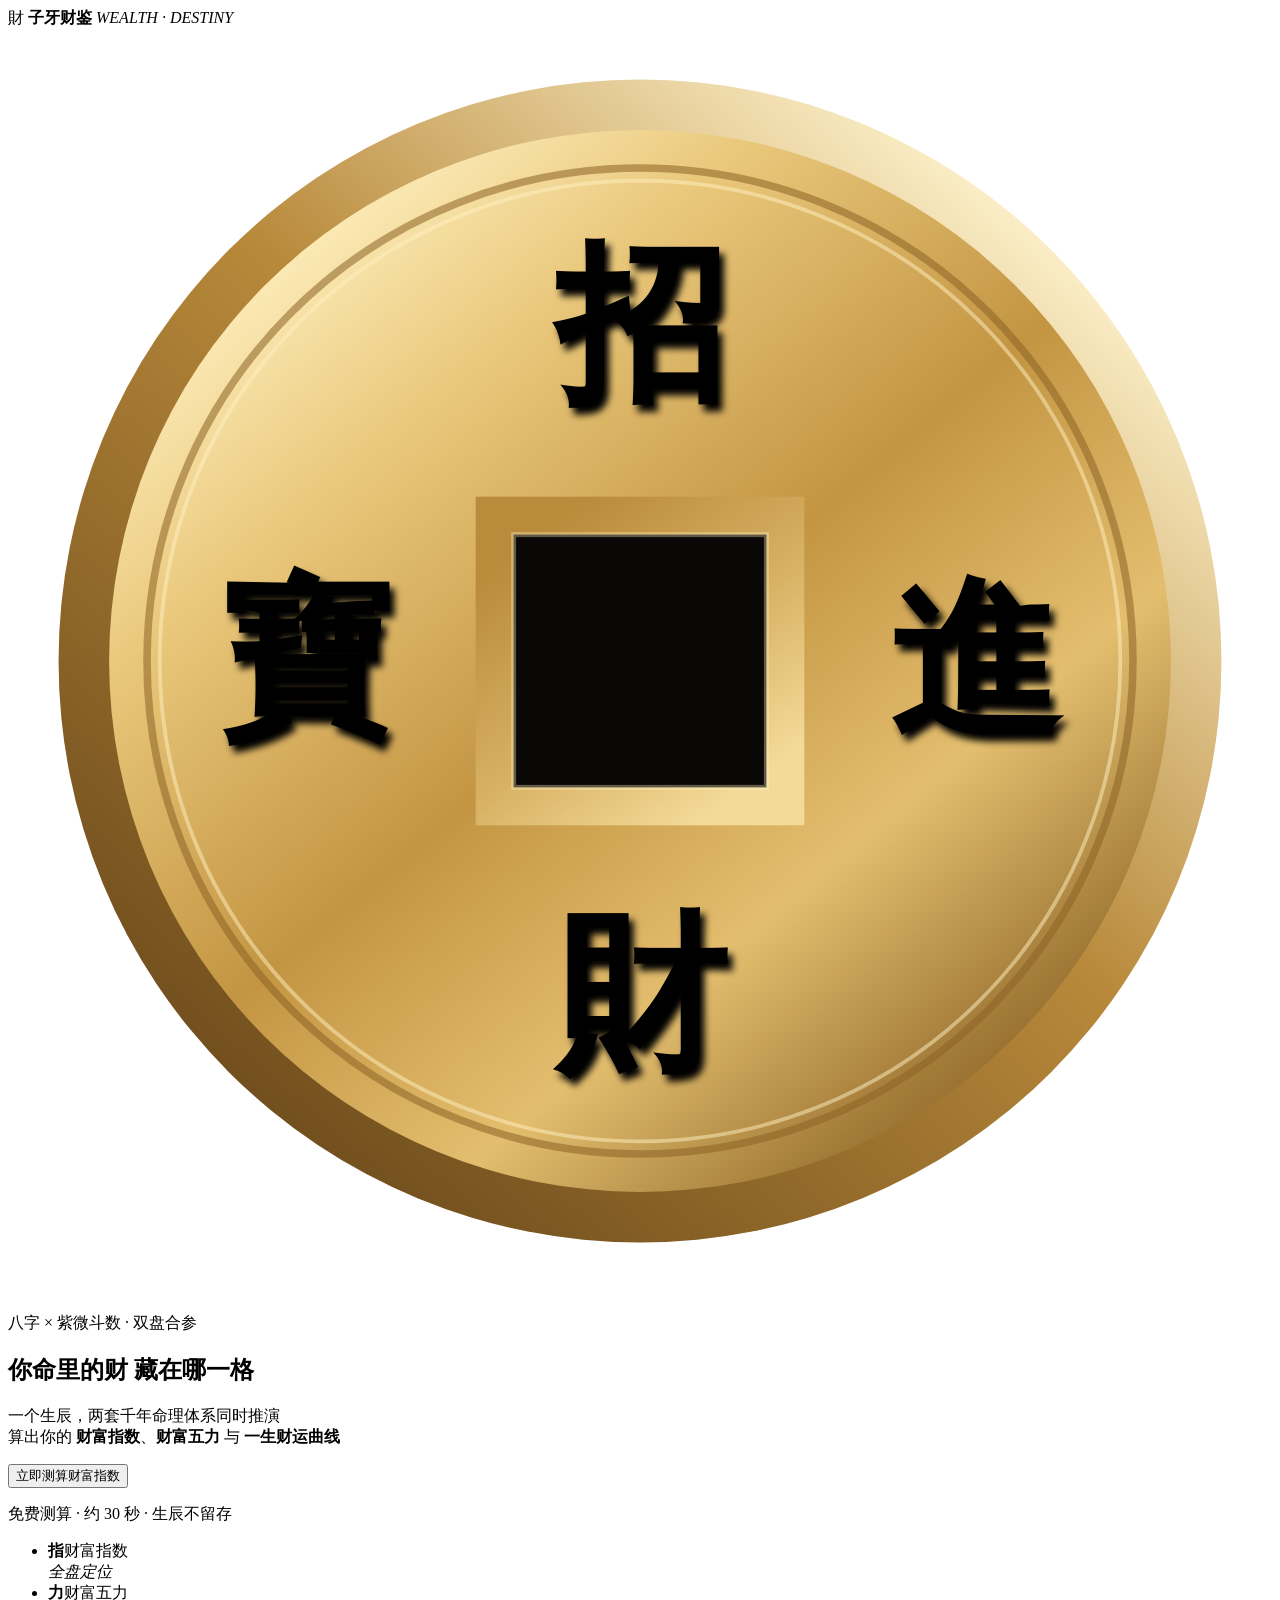
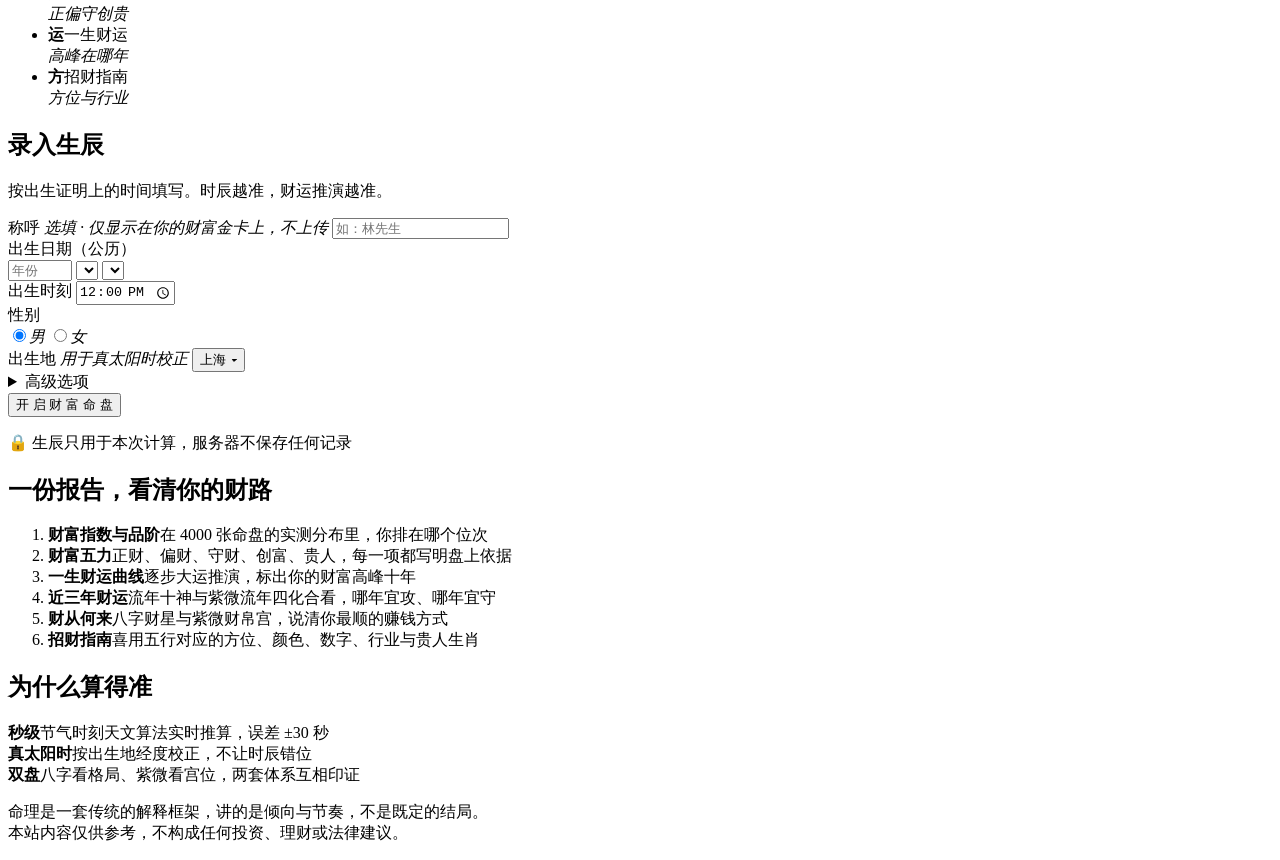
==== caifu/static/index.html @ f499bbf0 "新增独立财富测算站「子牙财鉴」（caifu/） 八字与紫微双盘合参，测算财富指数、财富五力、一生财运曲线、 近三年财运与招财指南，末尾引导加微信做精批。  与主站分开部署：独立入口 caifu/app" ====
<!DOCTYPE html>
<html lang="zh-CN">
<head>
<meta charset="utf-8">
<meta name="viewport" content="width=device-width, initial-scale=1, viewport-fit=cover">
<meta name="theme-color" content="#0A0806">
<title>子牙财鉴 · 测一测你的财富指数</title>
<meta name="description" content="八字 × 紫微斗数双盘合参，测算你的财富指数、财富五力、一生财运曲线与近三年财运。真太阳时校正，节气精算到秒。">
<link rel="icon" href="data:image/svg+xml,%3Csvg xmlns='http://www.w3.org/2000/svg' viewBox='0 0 32 32'%3E%3Crect width='32' height='32' rx='6' fill='%23A8231C'/%3E%3Ctext x='16' y='23' font-size='19' font-family='serif' fill='%23F6E3A8' text-anchor='middle'%3E%E8%B2%A1%3C/text%3E%3C/svg%3E">
<link rel="stylesheet" href="/static/caifu.css?v=__V__">
</head>
<body>

<!-- 氛围层：暖金光晕 + 金尘。固定在视口，不随内容滚动 -->
<div class="aura" aria-hidden="true"></div>
<div class="dust" id="dust" aria-hidden="true"></div>

<header class="top">
  <div class="logo">
    <span class="seal" aria-hidden="true">財</span>
    <span class="logo-text">
      <b>子牙财鉴</b>
      <i>WEALTH · DESTINY</i>
    </span>
  </div>
</header>

<main>

<div id="landing">

<!-- ── 首屏 ─────────────────────────────────────────────── -->
<section class="hero">
  <div class="coin-wrap" aria-hidden="true">
    <div class="coin-rays"></div>
    <svg class="coin" viewBox="0 0 200 200">
      <defs>
        <linearGradient id="gFace" x1="15%" y1="8%" x2="85%" y2="92%">
          <stop offset="0%"   stop-color="#FFF1C2"/>
          <stop offset="22%"  stop-color="#E9C77A"/>
          <stop offset="50%"  stop-color="#C39543"/>
          <stop offset="74%"  stop-color="#E3BE6E"/>
          <stop offset="100%" stop-color="#8C6326"/>
        </linearGradient>
        <linearGradient id="gRim" x1="85%" y1="10%" x2="15%" y2="90%">
          <stop offset="0%"   stop-color="#FFF4CF"/>
          <stop offset="45%"  stop-color="#B8893A"/>
          <stop offset="100%" stop-color="#6E4C1C"/>
        </linearGradient>
        <linearGradient id="gInset" x1="20%" y1="10%" x2="80%" y2="90%">
          <stop offset="0%"   stop-color="#B98B3B"/>
          <stop offset="55%"  stop-color="#D8B163"/>
          <stop offset="100%" stop-color="#F3DA98"/>
        </linearGradient>
        <linearGradient id="gShine" x1="0" y1="0" x2="1" y2="0">
          <stop offset="0%"   stop-color="#FFFFFF" stop-opacity="0"/>
          <stop offset="50%"  stop-color="#FFFBEA" stop-opacity=".75"/>
          <stop offset="100%" stop-color="#FFFFFF" stop-opacity="0"/>
        </linearGradient>
        <clipPath id="coinClip"><circle cx="100" cy="100" r="92"/></clipPath>
        <filter id="emboss" x="-10%" y="-10%" width="120%" height="120%">
          <feGaussianBlur in="SourceAlpha" stdDeviation=".6" result="b"/>
          <feOffset in="b" dx=".8" dy="1.1" result="o"/>
          <feComposite in="SourceGraphic" in2="o" operator="over"/>
        </filter>
      </defs>

      <!-- 钱体：外圆 -->
      <circle cx="100" cy="100" r="92" fill="url(#gRim)"/>
      <circle cx="100" cy="100" r="84" fill="url(#gFace)"/>
      <circle cx="100" cy="100" r="78" fill="none" stroke="#8C6326" stroke-opacity=".55" stroke-width="1.2"/>
      <circle cx="100" cy="100" r="76" fill="none" stroke="#FFF1C2" stroke-opacity=".5" stroke-width=".6"/>

      <!-- 内方：方孔与内郭 -->
      <rect x="74" y="74" width="52" height="52" fill="url(#gInset)"/>
      <rect x="80" y="80" width="40" height="40" fill="#0A0806"/>
      <rect x="80" y="80" width="40" height="40" fill="none" stroke="#FFF1C2" stroke-opacity=".35" stroke-width=".8"/>

      <!-- 钱文：上下右左 —— 招 财 进 宝 -->
      <g class="coin-text" font-family="Songti SC, STSong, 'Noto Serif SC', serif" font-size="27"
         font-weight="700" text-anchor="middle" dominant-baseline="central" filter="url(#emboss)">
        <text x="100" y="47">招</text>
        <text x="100" y="153">財</text>
        <text x="153" y="100">進</text>
        <text x="47"  y="100">寶</text>
      </g>

      <!-- 光泽：一道斜光扫过钱面。只裁在钱体之内 -->
      <g clip-path="url(#coinClip)">
        <rect class="coin-shine" x="-60" y="-40" width="46" height="280"
              fill="url(#gShine)" transform="rotate(24 100 100)"/>
      </g>
    </svg>
    <div class="coin-shadow"></div>
  </div>

  <p class="eyebrow">八字 × 紫微斗数 · 双盘合参</p>
  <h1 class="hero-title">
    <span class="foil">你命里的财</span>
    <span class="plain">藏在哪一格</span>
  </h1>
  <div class="rule"><i></i></div>
  <p class="hero-sub">
    一个生辰，两套千年命理体系同时推演<br>
    算出你的 <b>财富指数</b>、<b>财富五力</b> 与 <b>一生财运曲线</b>
  </p>

  <button type="button" class="btn-gold btn-xl" id="go-form">
    <span>立即测算财富指数</span>
  </button>
  <p class="hero-note">免费测算 · 约 30 秒 · 生辰不留存</p>

  <ul class="feature-row">
    <li><b>指</b><span>财富指数<br><em>全盘定位</em></span></li>
    <li><b>力</b><span>财富五力<br><em>正偏守创贵</em></span></li>
    <li><b>运</b><span>一生财运<br><em>高峰在哪年</em></span></li>
    <li><b>方</b><span>招财指南<br><em>方位与行业</em></span></li>
  </ul>
</section>

<!-- ── 表单 ─────────────────────────────────────────────── -->
<section class="card intake" id="intake">
  <span class="corner tl"></span><span class="corner tr"></span>
  <span class="corner bl"></span><span class="corner br"></span>

  <h2 class="card-title">录入生辰</h2>
  <p class="card-lede">按出生证明上的时间填写。时辰越准，财运推演越准。</p>

  <form id="birth-form" autocomplete="off">
    <label class="field">
      <span>称呼 <em>选填 · 仅显示在你的财富金卡上，不上传</em></span>
      <input type="text" id="nick" maxlength="8" placeholder="如：林先生">
    </label>

    <div class="field">
      <span>出生日期（公历）</span>
      <div class="date-group">
        <input type="number" id="by" inputmode="numeric" autocomplete="bday-year"
               min="1900" max="2100" step="1" placeholder="年份" required
               aria-label="出生年份">
        <select id="bm" aria-label="出生月份"></select>
        <select id="bd" aria-label="出生日"></select>
      </div>
    </div>

    <div class="field-row">
      <label class="field">
        <span>出生时刻</span>
        <input type="time" name="time" value="12:00" required>
      </label>
      <div class="field">
        <span>性别</span>
        <div class="seg" role="radiogroup" aria-label="性别">
          <label><input type="radio" name="gender" value="male" checked><i>男</i></label>
          <label><input type="radio" name="gender" value="female"><i>女</i></label>
        </div>
      </div>
    </div>

    <div class="field">
      <span>出生地 <em>用于真太阳时校正</em></span>
      <button type="button" class="place-field" id="place-btn" aria-haspopup="dialog">
        <span id="place-label">上海</span>
        <i aria-hidden="true">▾</i>
      </button>
    </div>

    <details class="advanced">
      <summary>高级选项</summary>
      <label class="check">
        <input type="checkbox" name="tst" checked>
        <span>真太阳时校正<em>按出生地经度与均时差修正时辰</em></span>
      </label>
      <label class="check">
        <input type="checkbox" name="latezi" checked>
        <span>晚子时归次日<em>23 点后出生按次日论</em></span>
      </label>
      <label class="check">
        <input type="checkbox" name="dst" checked>
        <span>自动回退夏令时<em>1986–1991 年出生证明记的是夏令时，需回拨一小时</em></span>
      </label>
    </details>

    <button type="submit" class="btn-gold btn-xl btn-block"><span>开 启 财 富 命 盘</span></button>
    <p class="form-error" id="form-error" hidden></p>
    <p class="privacy">🔒 生辰只用于本次计算，服务器不保存任何记录</p>
  </form>
</section>

<!-- ── 你将获得 ───────────────────────────────────────────── -->
<section class="card gets">
  <h2 class="card-title">一份报告，看清你的财路</h2>
  <ol class="gets-list">
    <li><b>财富指数与品阶</b><span>在 4000 张命盘的实测分布里，你排在哪个位次</span></li>
    <li><b>财富五力</b><span>正财、偏财、守财、创富、贵人，每一项都写明盘上依据</span></li>
    <li><b>一生财运曲线</b><span>逐步大运推演，标出你的财富高峰十年</span></li>
    <li><b>近三年财运</b><span>流年十神与紫微流年四化合看，哪年宜攻、哪年宜守</span></li>
    <li><b>财从何来</b><span>八字财星与紫微财帛宫，说清你最顺的赚钱方式</span></li>
    <li><b>招财指南</b><span>喜用五行对应的方位、颜色、数字、行业与贵人生肖</span></li>
  </ol>
</section>

<section class="card trust">
  <h2 class="card-title">为什么算得准</h2>
  <div class="trust-grid">
    <div><b>秒级</b><span>节气时刻天文算法实时推算，误差 ±30 秒</span></div>
    <div><b>真太阳时</b><span>按出生地经度校正，不让时辰错位</span></div>
    <div><b>双盘</b><span>八字看格局、紫微看宫位，两套体系互相印证</span></div>
  </div>
</section>

</div>

<!-- ── 结果 ─────────────────────────────────────────────── -->
<section id="result" hidden>

  <!-- 财富金卡：整页最值得截图的一块 -->
  <div class="vip-card" id="vip-card">
    <div class="vc-sheen"></div>
    <div class="vc-top">
      <span class="vc-brand">子牙财鉴 · 财富金卡</span>
      <span class="vc-tier" id="vc-tier">三品</span>
    </div>
    <div class="vc-owner" id="vc-owner">阁下的财富命格</div>

    <div class="vc-main">
      <div class="gauge">
        <svg viewBox="0 0 120 120" aria-hidden="true">
          <defs>
            <linearGradient id="gGauge" x1="0" y1="0" x2="1" y2="1">
              <stop offset="0%" stop-color="#FFF1C2"/>
              <stop offset="55%" stop-color="#D9B061"/>
              <stop offset="100%" stop-color="#9C7A35"/>
            </linearGradient>
          </defs>
          <circle class="g-track" cx="60" cy="60" r="50"/>
          <circle class="g-fill" id="g-fill" cx="60" cy="60" r="50"/>
        </svg>
        <div class="g-num">
          <b id="vc-index">0</b>
          <span>财富指数</span>
        </div>
      </div>
      <div class="vc-side">
        <div class="vc-rank"><span id="vc-rank-name">丰盈</span><em>之格</em></div>
        <div class="vc-beat">胜过 <b id="vc-beat">0</b>% 的命盘</div>
        <div class="vc-type" id="vc-type">—</div>
      </div>
    </div>

    <div class="vc-tags" id="vc-tags"></div>
    <div class="vc-foot">
      <span class="vc-chip" aria-hidden="true"></span>
      <span class="vc-no" id="vc-no">NO. ———— · —— · ——</span>
      <span class="vc-seal" aria-hidden="true">財</span>
    </div>
  </div>
  <p class="shot-hint">截图保存你的财富金卡，分享给朋友一起测</p>

  <div class="birth-meta" id="birth-meta"></div>
  <p class="boundary" id="boundary" hidden></p>

  <section class="card">
    <h2 class="card-title">总 评</h2>
    <p class="tier-desc" id="tier-desc"></p>
    <p class="summary" id="summary"></p>
  </section>

  <section class="card">
    <h2 class="card-title">财富五力</h2>
    <p class="card-lede">五种来钱与留钱的能力，点开看盘上依据</p>
    <div class="forces" id="forces"></div>
  </section>

  <section class="card">
    <h2 class="card-title">一生财运曲线</h2>
    <p class="card-lede">按八字大运逐十年推演，合参同期紫微大限四化。数值为本盘内的相对起伏。</p>
    <div class="curve-box">
      <svg class="curve" id="curve" viewBox="0 0 340 190" role="img"
           aria-label="一生财运曲线"></svg>
      <div class="curve-tip" id="curve-tip" hidden></div>
    </div>
    <details class="curve-table">
      <summary>逐步大运明细</summary>
      <div id="curve-rows"></div>
    </details>
  </section>

  <section class="card">
    <h2 class="card-title">近三年财运</h2>
    <div class="years" id="years"></div>
  </section>

  <section class="card">
    <h2 class="card-title">财从何来</h2>
    <div class="source">
      <div class="src-block">
        <h3><i>八字</i>财星</h3>
        <div class="src-tags" id="bz-tags"></div>
        <ul class="src-list" id="bz-lines"></ul>
      </div>
      <div class="src-block">
        <h3><i>紫微</i>财帛宫</h3>
        <div class="src-tags" id="zw-tags"></div>
        <div id="zw-stars"></div>
        <ul class="src-list" id="zw-lines"></ul>
      </div>
    </div>
  </section>

  <section class="card">
    <h2 class="card-title">双盘合参</h2>
    <p class="card-lede">两套体系各自给出的「财富」分。八字看五行生克，紫微看宫位星曜，侧重本就不同。</p>
    <div class="dual" id="dual"></div>
    <button type="button" class="link-ask" id="why-ask">两套分数不一样，该信哪个？发给命理师对一下 →</button>
  </section>

  <section class="card">
    <h2 class="card-title">招财指南</h2>
    <div class="guide" id="guide"></div>
    <p class="card-note" id="guide-note"></p>
  </section>

  <!-- ── 尊享精批 ────────────────────────────────────────── -->
  <section class="card premium" id="premium">
    <span class="corner tl"></span><span class="corner tr"></span>
    <span class="corner bl"></span><span class="corner br"></span>
    <div class="pm-badge">尊 享</div>
    <h2 class="card-title">一对一 · 财富精批</h2>
    <p class="card-lede">以上是命盘的骨架。真正决定你怎么赚、何时出手、守在哪里的细节，需要有人逐字为你读盘。</p>

    <ul class="locked">
      <li><b>十年财运逐年细批</b><span class="blur-lines"><i></i><i></i></span></li>
      <li><b>最适合你的赚钱路径与行业定位</b><span class="blur-lines"><i></i><i></i></span></li>
      <li><b>投资风格与风险边界</b><span class="blur-lines"><i></i><i></i></span></li>
      <li><b>婚姻、合伙对你财运的影响</b><span class="blur-lines"><i></i><i></i></span></li>
      <li><b>明年逐月财运节奏</b><span class="blur-lines"><i></i><i></i></span></li>
      <li><b>守财与开运的具体做法</b><span class="blur-lines"><i></i><i></i></span></li>
    </ul>

    <div class="pm-price" id="pm-price" hidden></div>
    <button type="button" class="btn-gold btn-xl btn-block" id="unlock">
      <span>添加微信 · 解锁完整精批</span>
    </button>

    <p class="q-hint">或点一个你最想问的，命盘和问题会一起复制好：</p>
    <div class="suggestions" id="suggestions">
      <button class="chip">我的财运高峰期具体该怎么用？</button>
      <button class="chip">我适合做什么行业赚钱？</button>
      <button class="chip">明年适合投资还是守成？</button>
      <button class="chip">我适合创业还是打工？</button>
      <button class="chip">我最弱的那一力怎么补？</button>
    </div>

    <div class="wechat-card">
      <img class="qr" id="wx-qr" alt="微信二维码" hidden>
      <div class="wx-id-row">
        <span class="wx-label">微信号</span>
        <code id="wx-id">…</code>
        <button type="button" class="btn-copy" id="copy-wx">复制</button>
      </div>
      <p class="wx-hint" id="wx-hint"></p>
      <p class="wx-offer" id="wx-offer"></p>
    </div>
  </section>

  <button type="button" class="btn-ghost btn-block" id="redo">为家人朋友再测一次</button>
</section>

<footer>
  <p>命理是一套传统的解释框架，讲的是倾向与节奏，不是既定的结局。<br>
     本站内容仅供参考，不构成任何投资、理财或法律建议。</p>
</footer>

</main>

<!-- 推演中：仪式感的停顿。排盘本身几毫秒就完，秒出结果像查表 -->
<div class="casting" id="casting" hidden>
  <div class="cast-coin"><span>財</span></div>
  <p class="cast-step" id="cast-step">排定八字四柱…</p>
  <div class="cast-bar"><i id="cast-bar"></i></div>
</div>

<!-- 覆盖层必须是 body 的直接子元素：祖先被隐藏时自身 hidden=false 也没用 -->
<div class="sheet" id="place-sheet" hidden role="dialog" aria-modal="true" aria-label="选择出生地">
  <div class="sheet-mask" data-close></div>
  <div class="sheet-body">
    <div class="sheet-head">
      <b>选择出生地</b>
      <button type="button" class="sheet-x" data-close aria-label="关闭">✕</button>
    </div>
    <div class="sheet-search">
      <input type="search" id="place-search" autocomplete="off"
             placeholder="搜城市或省份，如 苏州、江苏">
    </div>
    <div class="sheet-list" id="place-list"></div>
    <p class="sheet-foot">经度只影响真太阳时校正。找不到你的城市，选同省最近的一个即可。</p>
  </div>
</div>

<div class="toast" id="toast" hidden></div>

<script src="/shared/common.js?v=__V__"></script>
<script src="/shared/places.js?v=__V__"></script>
<script src="/static/caifu.js?v=__V__"></script>
</body>
</html>
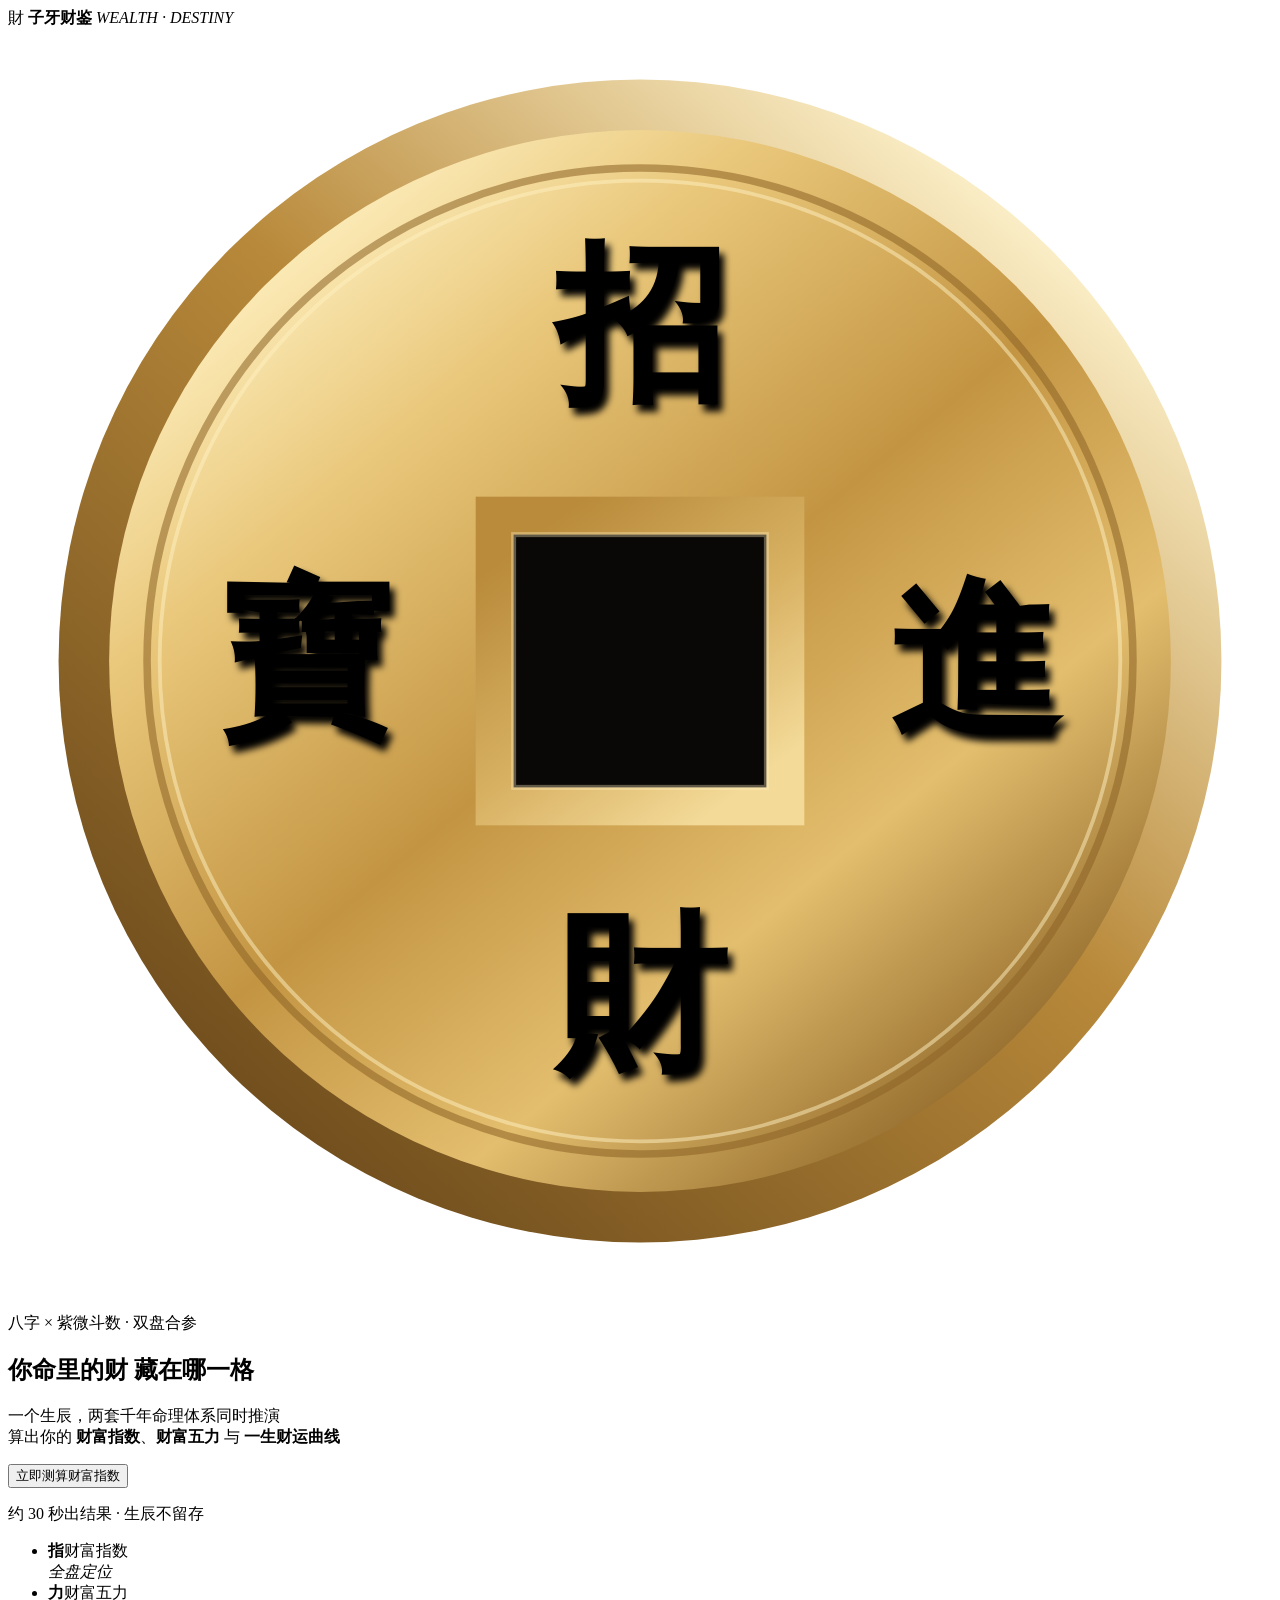
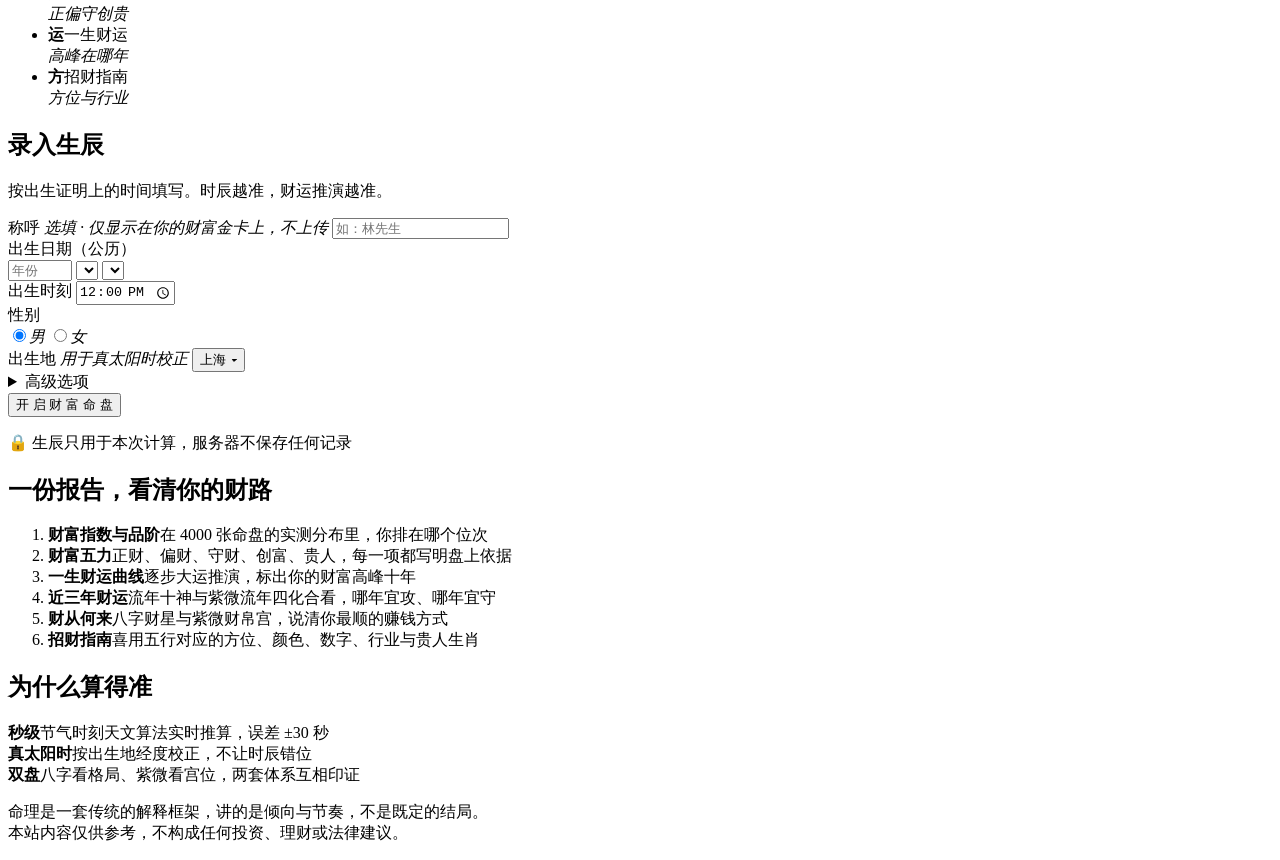
==== commit 5723c7b9: "财富站：售价 9.9 指的是网站本身，不是精批 用户在各平台同名店铺 ziyapinming 买到网址再来测，所以： - 精批区去掉价格（PREMIUM_PRICE 默认留空） - 店铺名移到财富金卡" ====
--- a/caifu/static/index.html
+++ b/caifu/static/index.html
@@ -108,7 +108,7 @@
   <button type="button" class="btn-gold btn-xl" id="go-form">
     <span>立即测算财富指数</span>
   </button>
-  <p class="hero-note">免费测算 · 约 30 秒 · 生辰不留存</p>
+  <p class="hero-note">约 30 秒出结果 · 生辰不留存</p>
 
   <ul class="feature-row">
     <li><b>指</b><span>财富指数<br><em>全盘定位</em></span></li>
@@ -254,8 +254,13 @@
       <span class="vc-no" id="vc-no">NO. ———— · —— · ——</span>
       <span class="vc-seal" aria-hidden="true">財</span>
     </div>
-  </div>
-  <p class="shot-hint">截图保存你的财富金卡，分享给朋友一起测</p>
+    <div class="vc-shop" id="vc-shop" hidden></div>
+  </div>
+  <p class="shot-hint">长按或截图，保存你的财富金卡</p>
+  <div class="shop" id="shop" hidden>
+    <p class="shop-note" id="shop-note"></p>
+    <button type="button" class="shop-name" id="shop-name"></button>
+  </div>
 
   <div class="birth-meta" id="birth-meta"></div>
   <p class="boundary" id="boundary" hidden></p>
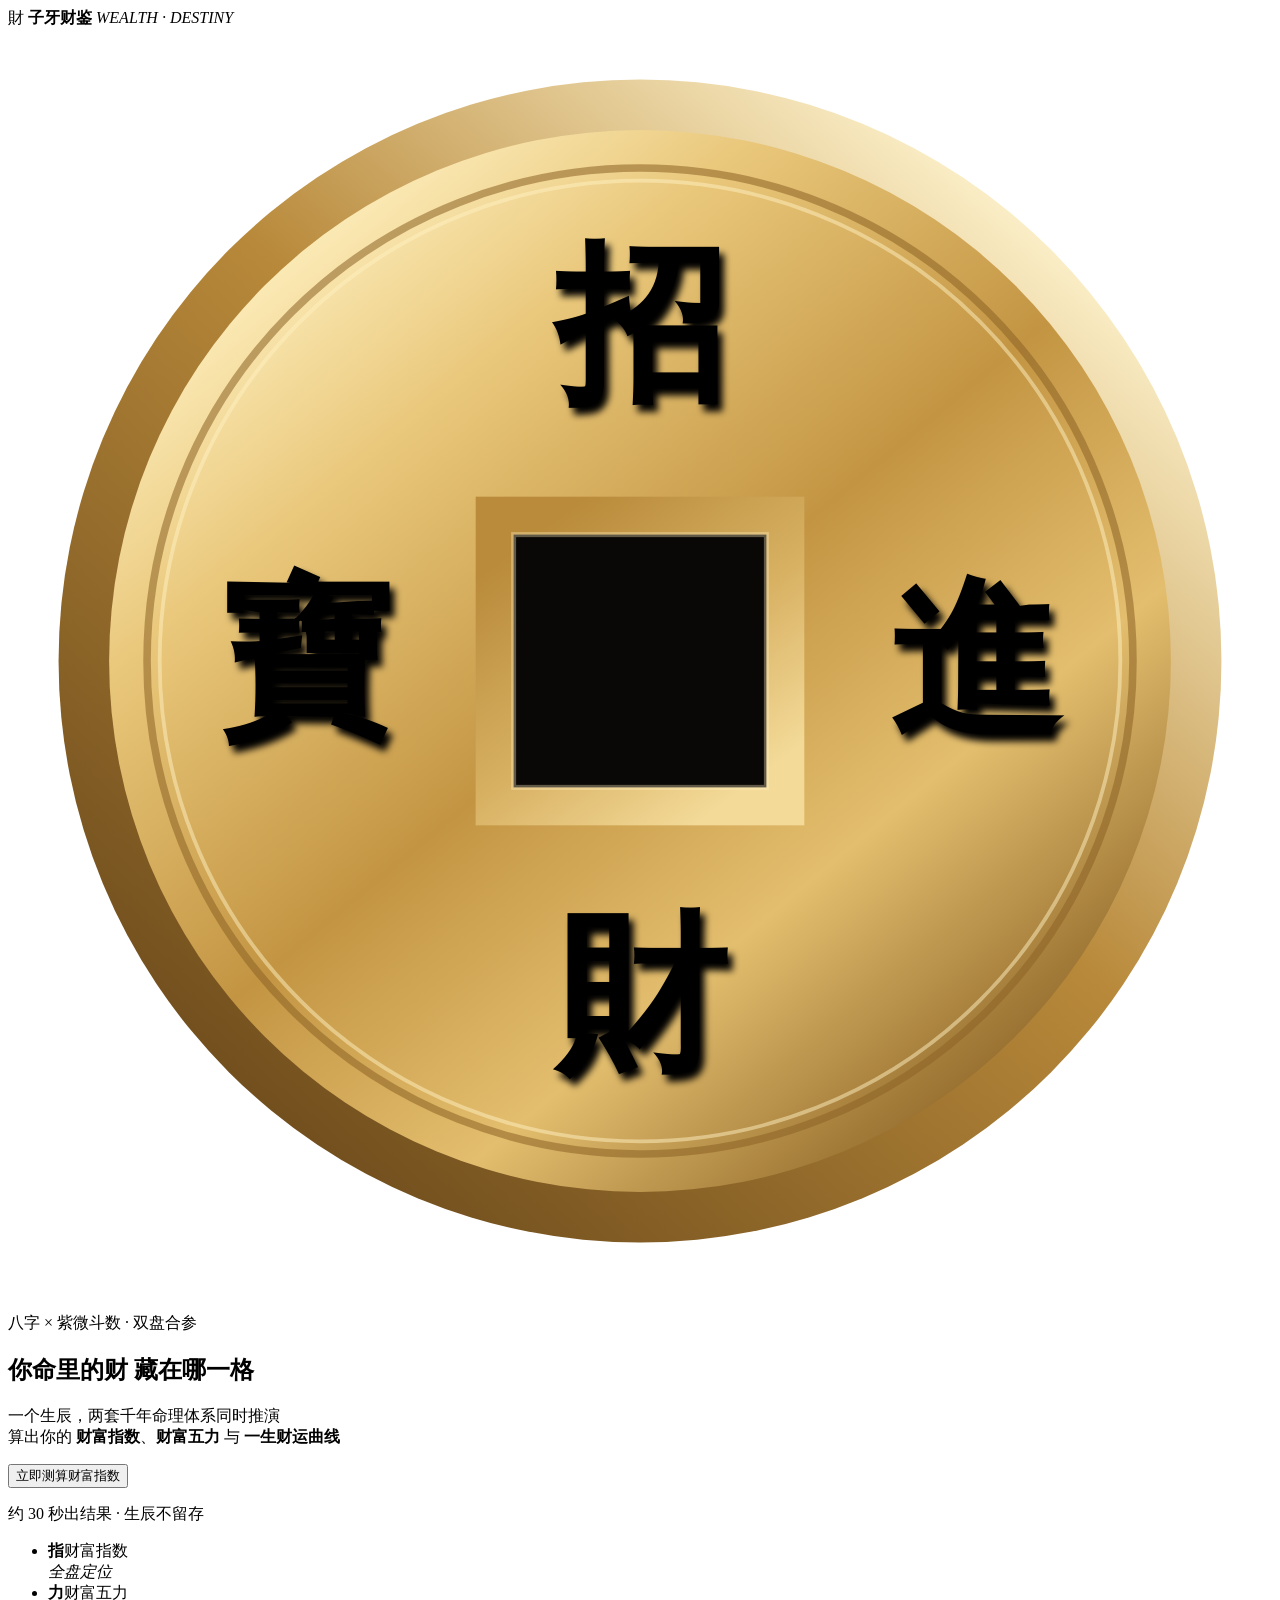
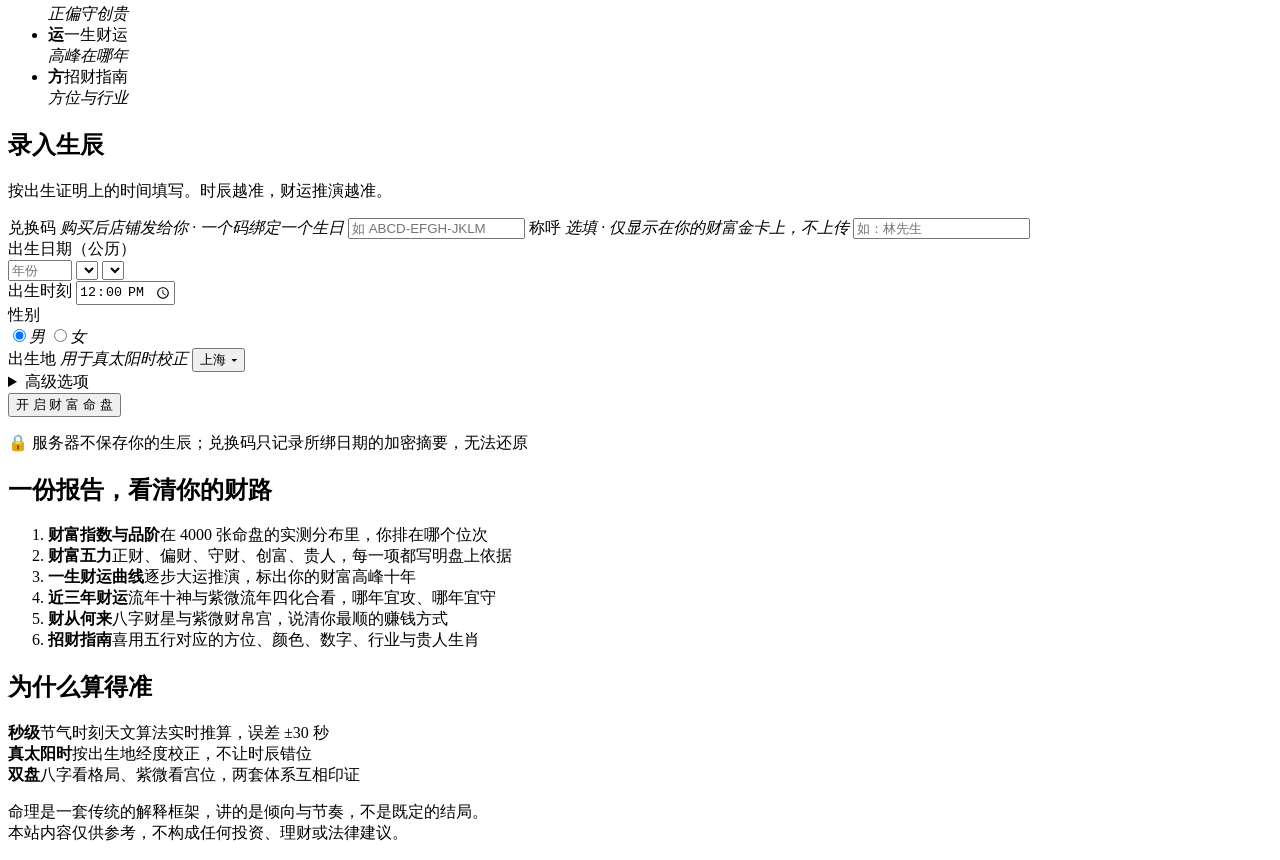
==== commit ea712229: "财富站：兑换码，一个码绑定一个生日 - 码靠密钥签名验真伪，不入库；第一次测算时与公历年月日绑定，   之后只能测这个生日（时刻、地点、性别可改，最常填错的不锁死） - 库里只存生日的 HMAC 摘要" ====
--- a/caifu/static/index.html
+++ b/caifu/static/index.html
@@ -127,6 +127,12 @@
   <p class="card-lede">按出生证明上的时间填写。时辰越准，财运推演越准。</p>
 
   <form id="birth-form" autocomplete="off">
+    <label class="field code-field" id="code-field">
+      <span>兑换码 <em>购买后店铺发给你 · 一个码绑定一个生日</em></span>
+      <input type="text" id="code" maxlength="20" placeholder="如 ABCD-EFGH-JKLM"
+             autocapitalize="characters" autocorrect="off" spellcheck="false">
+    </label>
+
     <label class="field">
       <span>称呼 <em>选填 · 仅显示在你的财富金卡上，不上传</em></span>
       <input type="text" id="nick" maxlength="8" placeholder="如：林先生">
@@ -183,7 +189,7 @@
 
     <button type="submit" class="btn-gold btn-xl btn-block"><span>开 启 财 富 命 盘</span></button>
     <p class="form-error" id="form-error" hidden></p>
-    <p class="privacy">🔒 生辰只用于本次计算，服务器不保存任何记录</p>
+    <p class="privacy">🔒 服务器不保存你的生辰；兑换码只记录所绑日期的加密摘要，无法还原</p>
   </form>
 </section>
 
@@ -369,7 +375,8 @@
     </div>
   </section>
 
-  <button type="button" class="btn-ghost btn-block" id="redo">为家人朋友再测一次</button>
+  <button type="button" class="btn-ghost btn-block" id="redo">修改出生时间或地点，重新测</button>
+  <p class="redo-note" id="redo-note">一个兑换码只能测一个生日。为家人朋友测算，请在各平台搜索「ziyapinming」另购</p>
 </section>
 
 <footer>
